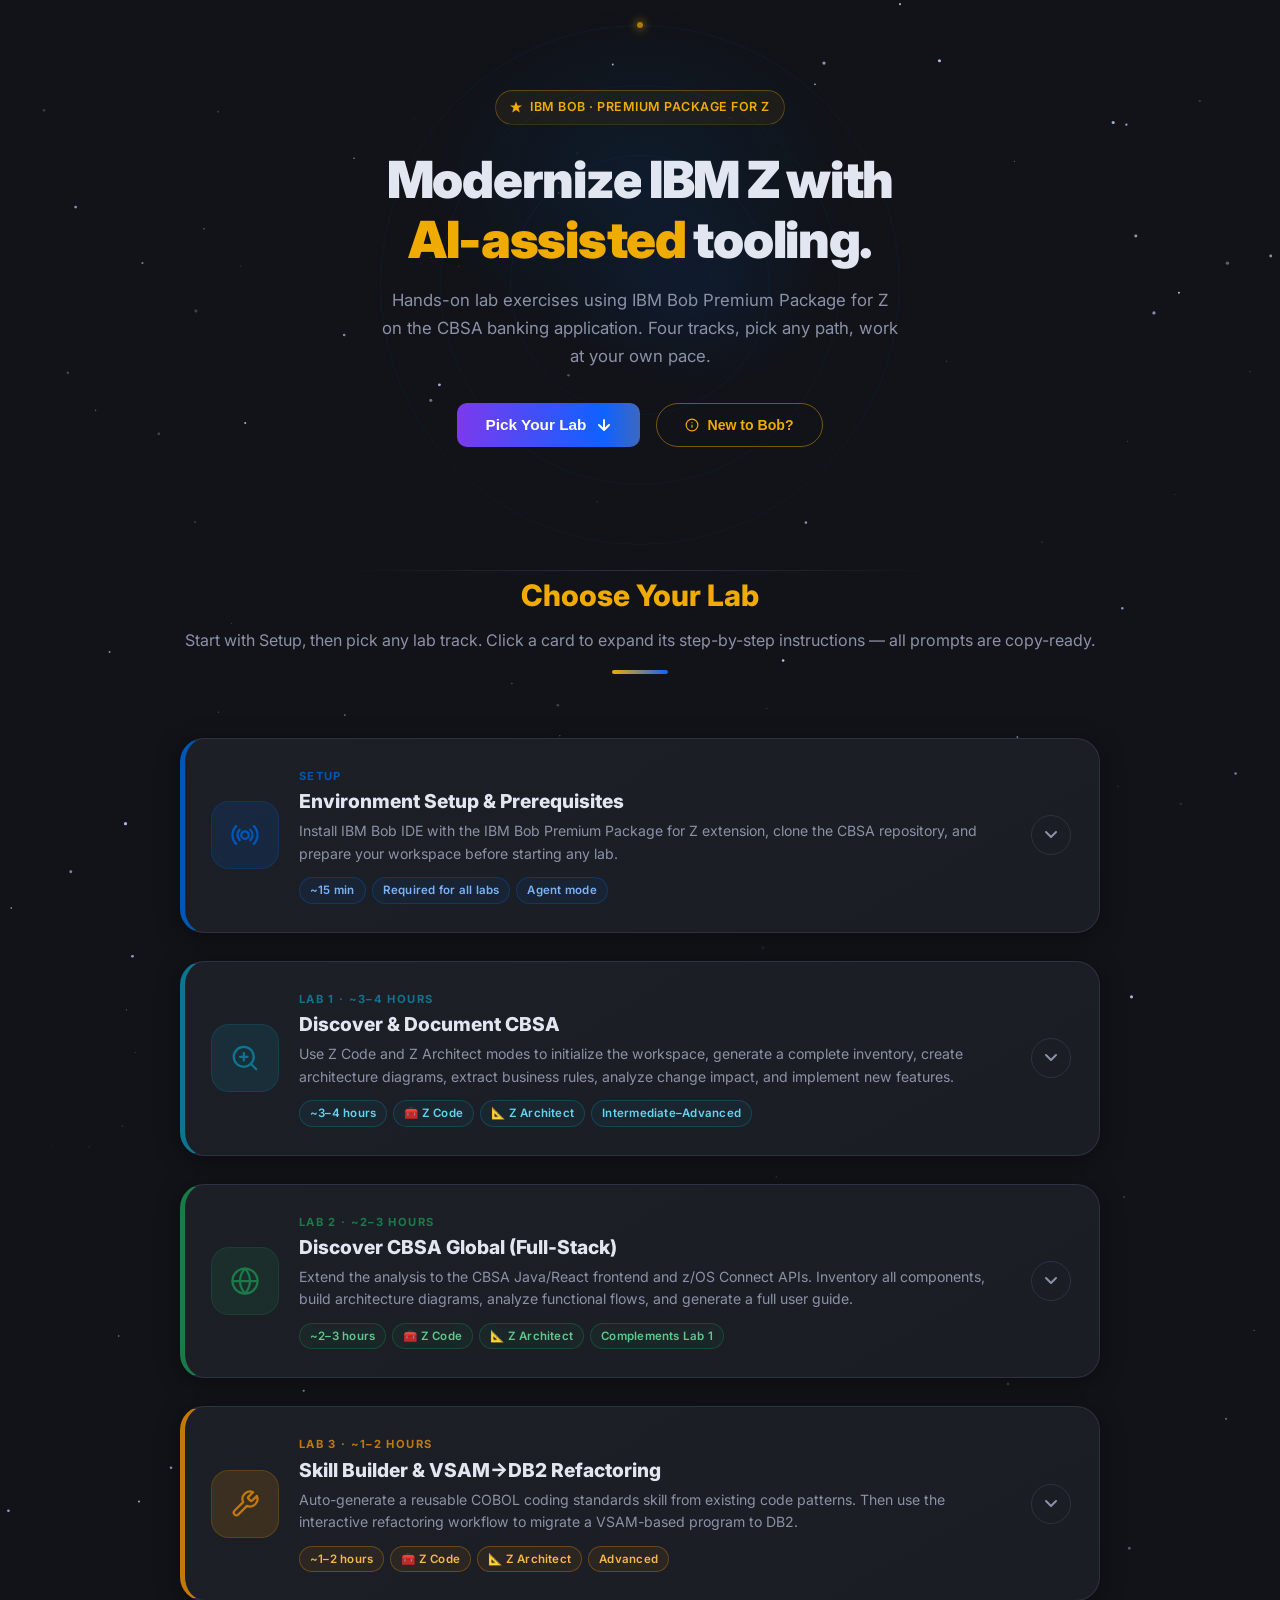
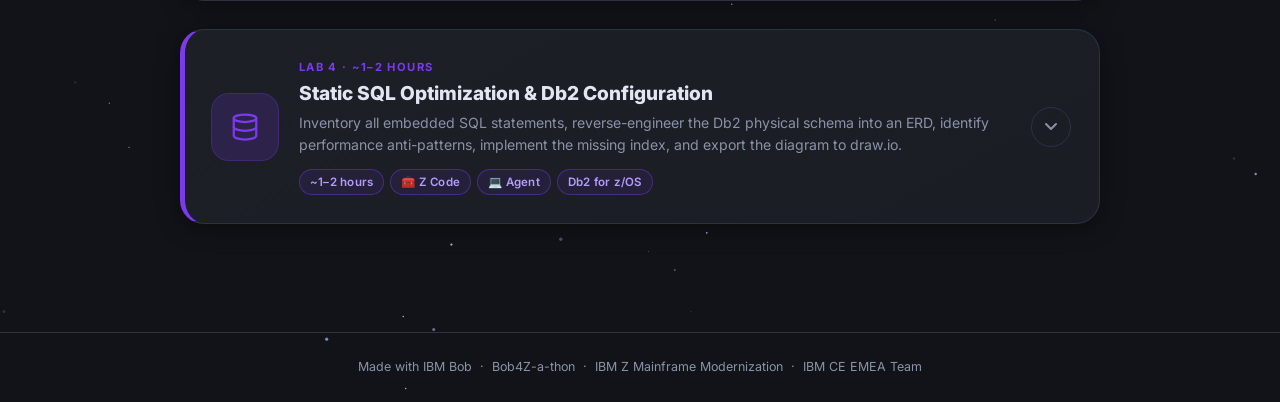
==== docs/index.html @ a07851a7 "initial commit" ====
<!DOCTYPE html>
<html lang="en">
<head>
<meta charset="UTF-8" />
<meta name="viewport" content="width=device-width, initial-scale=1.0" />
<title>Bob4Z-a-thon — IBM Bob Premium Package for Z Lab</title>
<link rel="preconnect" href="https://fonts.googleapis.com" />
<link rel="preconnect" href="https://fonts.gstatic.com" crossorigin />
<link href="https://fonts.googleapis.com/css2?family=Inter:wght@400;500;600;700;800;900&family=JetBrains+Mono:wght@400;500&display=swap" rel="stylesheet" />
<link rel="stylesheet" href="css/styles.css" />
</head>
<body>

<canvas id="stars-canvas"></canvas>

<!-- ═══ HERO ═════════════════════════════════════════════ -->
<section class="hero">
  <div class="hero-orbit"></div>
  <div class="hero-orbit"></div>
  <div class="hero-orbit"></div>
  <div class="orbit-satellite" aria-hidden="true"></div>
  <div class="hero-badge">
    <svg width="12" height="12" viewBox="0 0 12 12" fill="none" aria-hidden="true">
      <polygon points="6,0.5 7.5,4.5 12,4.5 8.5,7 9.8,11.5 6,9 2.2,11.5 3.5,7 0,4.5 4.5,4.5" fill="#F0AB00"/>
    </svg>
    IBM Bob · Premium Package for Z
  </div>
  <h1>
    <span class="word-mask"><span class="word-inner" style="--d:200ms">Modernize</span></span>&#32;<span class="word-mask"><span class="word-inner" style="--d:280ms">IBM Z</span></span>&#32;<span class="word-mask"><span class="word-inner" style="--d:360ms">with</span></span><br/><span class="word-mask"><span class="word-inner word-gold" style="--d:440ms">AI-assisted</span></span>&#32;<span class="word-mask"><span class="word-inner" style="--d:520ms">tooling.</span></span>
  </h1>
  <p>Hands-on lab exercises using IBM Bob Premium Package for Z on the CBSA banking application. Four tracks, pick any path, work at your own pace.</p>
  <div class="hero-pill-row">
    <button class="hero-cta" id="hero-cta-btn">
      Pick Your Lab
      <svg width="16" height="16" viewBox="0 0 16 16" fill="none" aria-hidden="true">
        <path d="M8 3v10M3 8l5 5 5-5" stroke="currentColor" stroke-width="2" stroke-linecap="round" stroke-linejoin="round"/>
      </svg>
    </button>
    <button class="new-to-bob-btn" id="new-to-bob-btn">
      <svg width="14" height="14" viewBox="0 0 24 24" fill="none" stroke="currentColor" stroke-width="2" stroke-linecap="round" stroke-linejoin="round" aria-hidden="true"><circle cx="12" cy="12" r="10"/><path d="M12 16v-4M12 8h.01"/></svg>
      New to Bob?
    </button>
  </div>
</section>

<!-- ═══ NEW-TO-BOB MODAL ══════════════════════════════════ -->
<div class="ntb-overlay" id="ntb-overlay" role="dialog" aria-modal="true" aria-labelledby="ntb-title">
  <div class="ntb-modal">
    <button class="ntb-close" id="ntb-close" aria-label="Close">
      <svg viewBox="0 0 24 24" fill="none" stroke="currentColor" stroke-width="2.5" stroke-linecap="round" aria-hidden="true"><path d="M18 6 6 18M6 6l12 12"/></svg>
    </button>
    <div class="ntb-tabs" role="tablist">
      <button class="ntb-tab ntb-tab-active" id="ntb-tab-1" role="tab" aria-selected="true" aria-controls="ntb-panel-1" data-ntb-tab="1">
        <span class="ntb-tab-num">1</span>
        Install Bob
      </button>
      <button class="ntb-tab" id="ntb-tab-2" role="tab" aria-selected="false" aria-controls="ntb-panel-2" data-ntb-tab="2">
        <span class="ntb-tab-num">2</span>
        Open a Folder
      </button>
    </div>
    <div class="ntb-panels">
      <!-- Panel 1 -->
      <div class="ntb-panel ntb-panel-active" id="ntb-panel-1" role="tabpanel" aria-labelledby="ntb-tab-1">
        <h3 id="ntb-title">Get IBM Bob IDE</h3>
        <p class="ntb-subtitle">Accept your team invitation email, then install Bob IDE and activate the Premium Package for Z.</p>
        <div class="ntb-action-cards">
          <div class="ntb-action-card ntb-action-card--static">
            <div class="ntb-action-icon icon-ibm">
              <svg viewBox="0 0 24 24" fill="none" stroke="var(--ibm-blue)" stroke-width="1.8" stroke-linecap="round" stroke-linejoin="round" aria-hidden="true">
                <path d="M20 21v-2a4 4 0 0 0-4-4H8a4 4 0 0 0-4 4v2"/><circle cx="12" cy="7" r="4"/>
              </svg>
            </div>
            <div class="ntb-action-text">
              <div class="ntb-action-title">Create your IBM ID</div>
              <div class="ntb-action-desc">Open the invitation email and click the link to create your IBM ID and join the Bob team.</div>
            </div>
          </div>
          <a href="https://bob.ibm.com/download" target="_blank" rel="noopener" class="ntb-action-card">
            <div class="ntb-action-icon icon-download">
              <svg viewBox="0 0 24 24" fill="none" stroke="#1a7a4a" stroke-width="1.8" stroke-linecap="round" stroke-linejoin="round" aria-hidden="true">
                <path d="M21 15v4a2 2 0 0 1-2 2H5a2 2 0 0 1-2-2v-4"/><polyline points="7 10 12 15 17 10"/><line x1="12" y1="15" x2="12" y2="3"/>
              </svg>
            </div>
            <div class="ntb-action-text">
              <div class="ntb-action-title">Download IBM Bob IDE</div>
              <div class="ntb-action-desc">Available for macOS, Windows, and Linux at bob.ibm.com/download.</div>
            </div>
            <div class="ntb-action-arrow">
              <svg viewBox="0 0 24 24" fill="none" stroke="currentColor" stroke-width="2" stroke-linecap="round" stroke-linejoin="round" aria-hidden="true"><path d="M5 12h14M12 5l7 7-7 7"/></svg>
            </div>
          </a>
          <a href="https://bob.ibm.com/docs/ide/premium-packages/bob-for-z/bob-for-z-index" target="_blank" rel="noopener" class="ntb-action-card">
            <div class="ntb-action-icon icon-ext">
              <svg viewBox="0 0 24 24" fill="none" stroke="#c084fc" stroke-width="1.8" stroke-linecap="round" stroke-linejoin="round" aria-hidden="true">
                <rect x="3" y="3" width="18" height="18" rx="2"/><path d="M9 3v18M3 9h6M3 15h6"/>
              </svg>
            </div>
            <div class="ntb-action-text">
              <div class="ntb-action-title">Premium Package for Z Documentation</div>
              <div class="ntb-action-desc">Full reference for Z Code, Z Architect modes, workflows, and tools.</div>
            </div>
            <div class="ntb-action-arrow">
              <svg viewBox="0 0 24 24" fill="none" stroke="currentColor" stroke-width="2" stroke-linecap="round" stroke-linejoin="round" aria-hidden="true"><path d="M5 12h14M12 5l7 7-7 7"/></svg>
            </div>
          </a>
        </div>
        <button class="ntb-next-btn" id="ntb-next-btn">
          Bob is installed — next step
          <svg viewBox="0 0 24 24" fill="none" stroke="currentColor" stroke-width="2.5" stroke-linecap="round" stroke-linejoin="round" aria-hidden="true"><path d="M5 12h14M12 5l7 7-7 7"/></svg>
        </button>
      </div>
      <!-- Panel 2 -->
      <div class="ntb-panel" id="ntb-panel-2" role="tabpanel" aria-labelledby="ntb-tab-2">
        <h3>Open Your CBSA Folder</h3>
        <p class="ntb-subtitle">Bob needs an open folder to read files, write documentation, and build metadata. Create a dedicated <code>~/CBSA</code> folder and open it before starting.</p>
        <div class="ntb-section">
          <div class="ntb-row">
            <div class="ntb-icon-wrap">
              <svg viewBox="0 0 24 24" fill="none" stroke="var(--ibm-blue)" stroke-width="1.8" stroke-linecap="round" stroke-linejoin="round" aria-hidden="true">
                <path d="M22 19a2 2 0 0 1-2 2H4a2 2 0 0 1-2-2V5a2 2 0 0 1 2-2h5l2 3h9a2 2 0 0 1 2 2z"/>
              </svg>
            </div>
            <div class="ntb-row-text">
              <div class="ntb-row-title">File → Open Folder → ~/CBSA</div>
              <div class="ntb-row-desc">Create an empty <code>CBSA</code> directory in your home folder. In Bob IDE, go to <strong>File → Open Folder</strong> and select it. Bob will have workspace scope for all lab exercises.</div>
            </div>
          </div>
        </div>
        <div class="ntb-divider"></div>
        <div class="ntb-section">
          <div class="ntb-section-label">Required extensions</div>
          <div class="ntb-row-desc" style="font-size:0.82rem;line-height:1.65;color:var(--muted)">
            In the Extensions panel (<code>Cmd/Ctrl+Shift+X</code>) install: <strong style="color:var(--text)">IBM Bob Premium Package for Z</strong> · <strong style="color:var(--text)">IBM Z Open Editor</strong> · <strong style="color:var(--text)">Zowe Explorer</strong> · <strong style="color:var(--text)">Draw.io Integration</strong> · <strong style="color:var(--text)">Mermaid</strong>. See the Setup card below for exact version requirements.
          </div>
        </div>
      </div>
    </div>
  </div>
</div>

<!-- ═══ TRACKS ════════════════════════════════════════════ -->
<section class="scroll-section" id="tracks-section">
  <div class="section-intro">
    <h2>Choose Your Lab</h2>
    <p>Start with Setup, then pick any lab track. Click a card to expand its step-by-step instructions — all prompts are copy-ready.</p>
    <div class="divider"></div>
  </div>
  <div class="tracks-stream" id="tracks-stream">
    <!-- Track partials loaded by app.js -->
  </div>
</section>

<footer>Made with IBM Bob &nbsp;&middot;&nbsp; Bob4Z-a-thon &nbsp;&middot;&nbsp; IBM Z Mainframe Modernization &nbsp;&middot;&nbsp; IBM CE EMEA Team</footer>

<script src="js/app.js"></script>
</body>
</html>
---- docs/css/styles.css ----
*, *::before, *::after { box-sizing: border-box; margin: 0; padding: 0; }

:root {
  --primary:   #0F62FE;
  --accent:    #F0AB00;
  --ibm-blue:  #0F62FE;
  --bg:        #111318;
  --surface:   #1c1f26;
  --border:    #2e3140;
  --text:      #e2e6f0;
  --muted:     #8b92a8;
  --radius:    16px;

  /* ── Per-track colors (Setup + 4 labs) ── */
  --c0: #0057B8;  /* Setup  — IBM Blue      */
  --c1: #0e7490;  /* Lab 1  — Teal          */
  --c2: #1a7a4a;  /* Lab 2  — Green         */
  --c3: #c2790a;  /* Lab 3  — Amber         */
  --c4: #7c3aed;  /* Lab 4  — Indigo        */

  /* ── Per-track glow ── */
  --glow-0: rgba(0,87,184,0.18);       --glow-0-shadow: rgba(0,87,184,0.12);
  --glow-1: rgba(14,116,144,0.18);     --glow-1-shadow: rgba(14,116,144,0.12);
  --glow-2: rgba(26,122,74,0.18);      --glow-2-shadow: rgba(26,122,74,0.12);
  --glow-3: rgba(194,121,10,0.18);     --glow-3-shadow: rgba(194,121,10,0.12);
  --glow-4: rgba(124,58,237,0.18);     --glow-4-shadow: rgba(124,58,237,0.12);

  /* ── Surface & glass ── */
  --surface-glass: rgba(28,31,38,0.72);
  --border-subtle: rgba(255,255,255,0.06);

  /* ── Typography ── */
  --font-sans: 'Inter', -apple-system, 'Segoe UI', system-ui, sans-serif;
  --font-mono: 'JetBrains Mono', 'Fira Code', 'Cascadia Code', monospace;

  /* ── Motion ── */
  --ease-premium:   cubic-bezier(0.05, 0.7, 0.1, 1);
  --ease-spring:    cubic-bezier(0.34, 1.56, 0.64, 1);
  --ease-gentle:    cubic-bezier(0.4, 0, 0.2, 1);
  --ease-out:       cubic-bezier(0.0, 0, 0.2, 1);
  --ease-in:        cubic-bezier(0.4, 0, 1, 1);
}

html { scroll-behavior: smooth; }

body {
  font-family: var(--font-sans);
  background: var(--bg);
  color: var(--text);
  min-height: 100dvh;
  overflow-x: hidden;
  font-size: 16px;
  line-height: 1.65;
  -webkit-font-smoothing: antialiased;
  -moz-osx-font-smoothing: grayscale;
}

pre, code, kbd, samp {
  font-family: var(--font-mono);
  font-size: 0.82em;
}

/* ── STARFIELD ── */
#stars-canvas {
  position: fixed; inset: 0;
  pointer-events: none; z-index: 0;
  animation: starfield-fade 8s var(--ease-gentle) infinite alternate;
}
@keyframes starfield-fade {
  from { opacity: 0.35; }
  to   { opacity: 0.55; }
}

/* ── HERO ── */
.hero {
  position: relative; z-index: 1;
  text-align: center;
  padding: 90px 24px 100px;
  max-width: 720px;
  margin: 0 auto;
}
.hero::after {
  content: '';
  position: absolute;
  bottom: 0; left: 50%;
  transform: translateX(-50%);
  width: min(600px, 90%); height: 1px;
  background: linear-gradient(90deg, transparent, var(--border), transparent);
}
.hero::before {
  content: '';
  position: absolute;
  top: -40px; left: 50%; transform: translateX(-50%);
  width: 560px; height: 560px;
  background:
    radial-gradient(ellipse 55% 45% at 50% 40%, rgba(0,87,184,0.13), transparent 70%),
    radial-gradient(ellipse 40% 30% at 60% 60%, rgba(15,98,254,0.07), transparent 60%);
  pointer-events: none;
}

/* Orbit rings */
.hero-orbit {
  position: absolute; border-radius: 50%;
  border: 1px solid rgba(0,87,184,0.10);
  pointer-events: none;
  animation: orb-spin 18s linear infinite;
  top: 50%; left: 50%; transform: translate(-50%,-50%);
}
.hero-orbit:nth-child(1) { width: 260px; height: 260px; animation-duration: 18s; }
.hero-orbit:nth-child(2) { width: 400px; height: 400px; animation-duration: 28s; animation-direction: reverse; }
.hero-orbit:nth-child(3) { width: 520px; height: 520px; animation-duration: 40s; }
@keyframes orb-spin { to { transform: translate(-50%,-50%) rotate(360deg); } }

.orbit-satellite {
  position: absolute;
  top: 50%; left: 50%;
  width: 520px; height: 520px;
  margin-left: -260px; margin-top: -260px;
  border-radius: 50%; pointer-events: none;
  animation: orb-spin 40s linear infinite;
}
.orbit-satellite::after {
  content: '';
  position: absolute;
  top: -3px; left: 50%; transform: translateX(-50%);
  width: 6px; height: 6px; border-radius: 50%;
  background: rgba(240,171,0,0.7);
  box-shadow: 0 0 8px 2px rgba(240,171,0,0.4);
}

/* Hero badge pill */
.hero-badge {
  display: inline-flex; align-items: center; gap: 8px;
  border: 1px solid rgba(240,171,0,0.3);
  background: rgba(240,171,0,0.06);
  border-radius: 20px; padding: 6px 14px;
  font-size: 0.78rem; font-weight: 600; color: var(--accent);
  letter-spacing: 0.04em; text-transform: uppercase;
  margin-bottom: 24px;
  clip-path: inset(0 100% 0 0);
  animation: badge-wipe 0.65s var(--ease-premium) 0.1s forwards;
}
@keyframes badge-wipe { to { clip-path: inset(0 0% 0 0); } }

.hero h1 {
  font-size: clamp(2rem, 5vw, 3.2rem);
  font-weight: 900; line-height: 1.18;
  letter-spacing: -0.025em; margin-bottom: 18px;
}
.hero h1 .word-mask {
  display: inline-block; overflow: hidden;
  vertical-align: bottom;
  padding-bottom: 0.05em; margin-bottom: -0.05em;
}
.hero h1 .word-inner {
  display: inline-block;
  transform: translateY(110%); opacity: 0;
  animation: word-rise 0.55s var(--ease-premium) both;
  animation-delay: var(--d, 0ms);
}
@keyframes word-rise { to { transform: translateY(0); opacity: 1; } }
.hero h1 .word-gold { color: var(--accent); }

.hero p {
  font-size: 1.05rem; color: var(--muted);
  max-width: 520px; margin: 0 auto 32px;
  opacity: 0;
  animation: hero-fade-up 0.6s var(--ease-premium) 0.55s forwards;
}

.hero-cta {
  display: inline-flex; align-items: center; gap: 10px;
  background: linear-gradient(270deg, #7c3aed, #0057B8, #1a7a4a, #c2790a, #0F62FE, #7c3aed);
  background-size: 400% 400%;
  color: #fff; border: none; border-radius: 10px;
  padding: 13px 28px;
  font-size: 0.96rem; font-weight: 700; cursor: pointer;
  opacity: 0;
  animation:
    hero-fade-up 0.6s var(--ease-premium) 0.9s forwards,
    wave-shift   6s linear 1.5s infinite;
  transition: box-shadow 200ms var(--ease-out), transform 120ms var(--ease-out), filter 200ms var(--ease-out);
  position: relative; z-index: 2;
}
.hero-cta:hover { filter: brightness(1.15); box-shadow: 0 0 0 4px rgba(15,98,254,0.28), 0 8px 32px rgba(0,87,184,0.30); }
.hero-cta:active { transform: scale(0.97); }

.hero-pill-row {
  display: flex; align-items: center; justify-content: center;
  gap: 16px; flex-wrap: wrap;
  margin-top: 20px; margin-bottom: 24px;
  opacity: 0;
  animation: hero-fade-up 0.6s var(--ease-premium) 0.65s forwards;
}

@keyframes wave-shift {
  0%   { background-position: 0%   50%; }
  50%  { background-position: 100% 50%; }
  100% { background-position: 0%   50%; }
}
@keyframes hero-fade-up {
  from { opacity: 0; transform: translateY(10px); }
  to   { opacity: 1; transform: translateY(0); }
}

/* Hero pill buttons */
.new-to-bob-btn {
  display: inline-flex; align-items: center; gap: 8px;
  background: transparent;
  border: 1.5px solid rgba(240,171,0,0.45);
  color: var(--accent);
  font-size: 0.88rem; font-weight: 600;
  padding: 12px 28px; border-radius: 100px;
  cursor: pointer; min-height: 44px;
  opacity: 0;
  animation: hero-fade-up 560ms var(--ease-premium) 800ms forwards;
  transition: background 180ms var(--ease-out), border-color 180ms var(--ease-out);
  position: relative; z-index: 2;
}
.new-to-bob-btn:hover { background: rgba(240,171,0,0.10); border-color: var(--accent); }

/* ── SCROLL SECTION ── */
.scroll-section {
  position: relative; z-index: 1;
  max-width: 960px; margin: 0 auto;
  padding: 0 20px 108px;
}

.section-intro {
  text-align: center; margin-bottom: 64px;
  opacity: 0; transform: translateY(24px);
  animation: section-reveal 600ms var(--ease-premium) 400ms forwards;
}
@keyframes section-reveal { to { opacity: 1; transform: translateY(0); } }
.section-intro h2 { font-size: 1.85rem; font-weight: 800; color: var(--accent); }
.section-intro p  { color: var(--muted); margin-top: 8px; font-size: 1rem; }
.divider {
  width: 56px; height: 4px;
  background: linear-gradient(90deg, var(--accent), var(--ibm-blue));
  border-radius: 4px; margin: 16px auto 0;
}

/* ── BUBBLE TRACK CARDS ── */
.tracks-stream { display: flex; flex-direction: column; gap: 28px; }

.bubble-card {
  background: linear-gradient(150deg, var(--surface) 0%, #1a1d24 100%);
  border-radius: 24px;
  border: 1.5px solid var(--border);
  border-left: 5px solid var(--border);
  padding: 0; overflow: hidden; cursor: pointer;
  box-shadow: 0 4px 24px rgba(0,0,0,0.38);
  opacity: 0; transform: translateY(20px) scale(0.98);
  transition:
    opacity      420ms var(--ease-spring),
    transform    420ms var(--ease-spring),
    box-shadow   220ms var(--ease-out),
    border-color 500ms var(--ease-premium);
  position: relative;
}
.bubble-card.bubble-in { opacity: 1; transform: translateY(0) scale(1); }

.bubble-card.track-0.bubble-in { border-left-color: var(--c0); }
.bubble-card.track-1.bubble-in { border-left-color: var(--c1); }
.bubble-card.track-2.bubble-in { border-left-color: var(--c2); }
.bubble-card.track-3.bubble-in { border-left-color: var(--c3); }
.bubble-card.track-4.bubble-in { border-left-color: var(--c4); }

.bubble-card:not(.open):hover {
  transform: translateY(-4px) scale(1);
  transition: box-shadow 220ms var(--ease-out), transform 220ms var(--ease-out);
}
.bubble-card.track-0:not(.open):hover { box-shadow: 0 0 0 1px var(--glow-0), 0 12px 40px var(--glow-0-shadow), 0 4px 24px rgba(0,0,0,0.45); }
.bubble-card.track-1:not(.open):hover { box-shadow: 0 0 0 1px var(--glow-1), 0 12px 40px var(--glow-1-shadow), 0 4px 24px rgba(0,0,0,0.45); }
.bubble-card.track-2:not(.open):hover { box-shadow: 0 0 0 1px var(--glow-2), 0 12px 40px var(--glow-2-shadow), 0 4px 24px rgba(0,0,0,0.45); }
.bubble-card.track-3:not(.open):hover { box-shadow: 0 0 0 1px var(--glow-3), 0 12px 40px var(--glow-3-shadow), 0 4px 24px rgba(0,0,0,0.45); }
.bubble-card.track-4:not(.open):hover { box-shadow: 0 0 0 1px var(--glow-4), 0 12px 40px var(--glow-4-shadow), 0 4px 24px rgba(0,0,0,0.45); }

.bubble-card.open { cursor: default; transform: none; box-shadow: 0 4px 24px rgba(0,0,0,0.38); }

.card-summary {
  display: flex; align-items: center; gap: 20px;
  padding: 28px 28px 28px 26px; min-height: 44px;
}

.card-icon {
  width: 68px; height: 68px; border-radius: 18px;
  display: flex; align-items: center; justify-content: center; flex-shrink: 0;
  transition: transform 350ms var(--ease-spring), box-shadow 300ms var(--ease-out);
}
.bubble-card.open .card-icon { transform: scale(1.1); }
.track-0 .card-icon { background: rgba(0,87,184,0.18);    box-shadow: inset 0 0 0 1px rgba(0,87,184,0.25);    }
.track-1 .card-icon { background: rgba(14,116,144,0.18);  box-shadow: inset 0 0 0 1px rgba(14,116,144,0.25);  }
.track-2 .card-icon { background: rgba(26,122,74,0.16);   box-shadow: inset 0 0 0 1px rgba(26,122,74,0.22);   }
.track-3 .card-icon { background: rgba(194,121,10,0.18);  box-shadow: inset 0 0 0 1px rgba(194,121,10,0.25);  }
.track-4 .card-icon { background: rgba(124,58,237,0.18);  box-shadow: inset 0 0 0 1px rgba(124,58,237,0.25);  }
.card-icon svg { width: 30px; height: 30px; display: block; }

.card-text { flex: 1; min-width: 0; }
.card-label {
  font-size: 0.7rem; font-weight: 700;
  letter-spacing: 0.12em; text-transform: uppercase;
  color: var(--muted); margin-bottom: 4px;
}
.track-0 .card-label { color: var(--c0); }
.track-1 .card-label { color: var(--c1); }
.track-2 .card-label { color: var(--c2); }
.track-3 .card-label { color: var(--c3); }
.track-4 .card-label { color: var(--c4); }

.card-title { font-size: 1.2rem; font-weight: 800; color: var(--text); margin-bottom: 6px; line-height: 1.3; }
.card-desc  { font-size: 0.88rem; color: var(--muted); line-height: 1.6; }

.card-meta { margin-top: 12px; display: flex; gap: 6px; flex-wrap: wrap; }
.card-tag {
  display: inline-flex; align-items: center;
  font-size: 0.72rem; font-weight: 600;
  padding: 3px 10px; border-radius: 100px;
  border: 1px solid var(--border);
  color: var(--muted); background: rgba(255,255,255,0.04);
  letter-spacing: 0.02em; line-height: 1.6;
}
.track-0 .card-tag { border-color: rgba(0,87,184,0.40);    color: #7db3f5; background: rgba(0,87,184,0.10);    }
.track-1 .card-tag { border-color: rgba(14,116,144,0.40);  color: #67d2ef; background: rgba(14,116,144,0.10);  }
.track-2 .card-tag { border-color: rgba(26,122,74,0.40);   color: #5ec98a; background: rgba(26,122,74,0.10);   }
.track-3 .card-tag { border-color: rgba(194,121,10,0.40);  color: #f5b84a; background: rgba(194,121,10,0.10);  }
.track-4 .card-tag { border-color: rgba(124,58,237,0.40);  color: #b49dfa; background: rgba(124,58,237,0.10);  }

.card-chevron {
  width: 40px; height: 40px; flex-shrink: 0;
  border-radius: 50%; border: 1.5px solid var(--border);
  display: flex; align-items: center; justify-content: center;
  color: var(--muted); position: relative; overflow: hidden;
  transition: transform 300ms var(--ease-gentle), border-color 250ms var(--ease-out), color 250ms var(--ease-out);
}
.card-chevron::before {
  content: ''; position: absolute; inset: 0; border-radius: 50%;
  background: rgba(240,171,0,0.15); transform: scale(0);
  transition: transform 300ms var(--ease-spring);
}
.card-chevron svg { width: 16px; height: 16px; display: block; position: relative; z-index: 1; }
.bubble-card.open .card-chevron { transform: rotate(180deg); border-color: var(--accent); color: var(--accent); }
.bubble-card.open .card-chevron::before { transform: scale(1); }

.card-detail { max-height: 0; overflow: hidden; transition: max-height 450ms var(--ease-gentle); }
.bubble-card.open .card-detail { max-height: 9999px; }

.card-detail-inner {
  border-top: 1px solid var(--border);
  padding: 28px 28px 28px 24px;
}
.detail-intro { font-size: 0.92rem; color: var(--muted); line-height: 1.7; margin-bottom: 24px; }

/* ── USE CASES ── */
.use-cases { display: flex; flex-direction: column; gap: 14px; }
.use-case {
  background: #14171f; border: 1px solid var(--border);
  border-radius: 14px; overflow: hidden;
  transition: border-color 250ms var(--ease-out);
}
.use-case.uc-open { border-color: var(--accent); }
.use-case-header {
  display: flex; align-items: center; gap: 12px;
  padding: 14px 16px; cursor: pointer; user-select: none;
  min-height: 48px;
  transition: background 200ms var(--ease-out);
}
.use-case-header:hover { background: #1e2130; }
.uc-num {
  width: 30px; height: 30px; border-radius: 50%;
  display: flex; align-items: center; justify-content: center;
  font-size: 0.78rem; font-weight: 800;
  color: white; flex-shrink: 0;
  transition: transform 300ms var(--ease-spring);
}
.use-case.uc-open .uc-num { transform: scale(1.2); }
.track-0 .uc-num { background: var(--c0); }
.track-1 .uc-num { background: var(--c1); }
.track-2 .uc-num { background: var(--c2); }
.track-3 .uc-num { background: var(--c3); }
.track-4 .uc-num { background: var(--c4); }
.uc-title { font-size: 0.92rem; font-weight: 700; color: var(--text); flex: 1; line-height: 1.4; }
.uc-arrow { color: var(--muted); flex-shrink: 0; transition: transform 250ms var(--ease-gentle); }
.uc-arrow svg { width: 14px; height: 14px; display: block; }
.use-case.uc-open .uc-arrow { transform: rotate(180deg); }
.uc-body { display: grid; grid-template-rows: 0fr; transition: grid-template-rows 350ms var(--ease-premium); }
.use-case.uc-open .uc-body { grid-template-rows: 1fr; }
.uc-body-inner { overflow: hidden; min-height: 0; }
.uc-body-inner > * { padding: 0 16px 16px; }
.uc-desc { font-size: 0.85rem; color: var(--muted); line-height: 1.65; margin-bottom: 14px; }

/* ── MODE STEPS ── */
.mode-steps { margin-top: 14px; display: flex; flex-direction: column; gap: 10px; }
.mode-step {
  display: flex; gap: 14px; align-items: flex-start;
  background: #13161e; border: 1px solid var(--border);
  border-radius: 12px; padding: 14px 16px;
}
.step-num {
  width: 26px; height: 26px; border-radius: 50%;
  display: flex; align-items: center; justify-content: center;
  font-size: 0.72rem; font-weight: 800; flex-shrink: 0;
  color: white; margin-top: 1px;
}
.track-0 .step-num { background: var(--c0); }
.track-1 .step-num { background: var(--c1); }
.track-2 .step-num { background: var(--c2); }
.track-3 .step-num { background: var(--c3); }
.track-4 .step-num { background: var(--c4); }
.step-body { flex: 1; min-width: 0; }
.step-title { font-size: 0.82rem; font-weight: 700; color: var(--text); margin-bottom: 4px; line-height: 1.4; }
.step-desc  { font-size: 0.78rem; color: var(--muted); line-height: 1.55; margin-bottom: 10px; }
.step-desc:last-child { margin-bottom: 0; }

/* Step prompt box */
.step-prompt {
  background: #0d1b35; border-radius: 10px;
  padding: 12px 14px; position: relative; margin-top: 4px;
}
.step-prompt pre {
  color: #b8c8e8;
  font-size: 0.78rem;
  white-space: pre-wrap; word-break: break-word; line-height: 1.6;
  padding-right: 60px;
}
.step-prompt .copy-btn { top: 8px; right: 8px; }

/* Copy button */
.copy-btn {
  position: absolute; top: 10px; right: 10px;
  background: rgba(255,255,255,0.08);
  border: 1px solid rgba(255,255,255,0.16);
  color: white; font-size: 0.7rem; font-weight: 600;
  letter-spacing: 0.04em;
  padding: 6px 14px; border-radius: 8px;
  cursor: pointer; min-height: 32px; min-width: 44px;
  transition: background 150ms var(--ease-out), transform 100ms var(--ease-out);
}
.copy-btn:hover { background: rgba(255,255,255,0.18); }
.copy-btn:active { transform: scale(0.94); }
.copy-btn.copied { background: #1a7a4a; border-color: #1a7a4a; animation: copy-bounce 300ms var(--ease-spring) forwards; }
@keyframes copy-bounce {
  0%   { transform: scale(0.94); }
  60%  { transform: scale(1.02); }
  100% { transform: scale(1.0);  }
}

/* Info / warn boxes */
.info-box {
  margin-top: 12px;
  background: rgba(15,98,254,0.06);
  border: 1px solid rgba(15,98,254,0.25);
  border-radius: 10px; padding: 12px 16px;
  font-size: 0.82rem; color: var(--muted); line-height: 1.6;
}
.info-box strong { color: var(--text); }
.warn-box {
  margin-top: 12px;
  background: rgba(194,121,10,0.06);
  border: 1px solid rgba(194,121,10,0.25);
  border-radius: 10px; padding: 12px 16px;
  font-size: 0.82rem; color: var(--muted); line-height: 1.6;
}
.success-box {
  margin-top: 12px;
  background: rgba(26,122,74,0.06);
  border: 1px solid rgba(26,122,74,0.25);
  border-radius: 10px; padding: 12px 16px;
  font-size: 0.82rem; color: var(--muted); line-height: 1.6;
}
.success-box strong { color: #5ec98a; }

/* Code / findings */
.code-block {
  background: #0d1120; border-radius: 10px;
  padding: 14px 16px; margin-top: 10px;
  border: 1px solid rgba(0,87,184,0.20);
  overflow-x: auto; position: relative;
}
.code-block pre {
  color: #b8c8e8; font-size: 0.78rem;
  white-space: pre; line-height: 1.6;
  padding-right: 60px;
}
.code-block .copy-btn { top: 8px; right: 8px; }

/* Mode badge */
.mode-badge {
  display: inline-flex; align-items: center; gap: 6px;
  padding: 4px 10px; border-radius: 8px;
  font-size: 0.72rem; font-weight: 700;
  letter-spacing: 0.03em;
  margin-bottom: 10px;
}
.mode-badge-zcode    { background: rgba(14,116,144,0.15); color: #67d2ef; border: 1px solid rgba(14,116,144,0.3); }
.mode-badge-zarch    { background: rgba(124,58,237,0.15); color: #b49dfa; border: 1px solid rgba(124,58,237,0.3); }
.mode-badge-agent    { background: rgba(0,87,184,0.15);   color: #7db3f5; border: 1px solid rgba(0,87,184,0.3);   }
.mode-badge-plan     { background: rgba(194,121,10,0.15); color: #f5b84a; border: 1px solid rgba(194,121,10,0.3); }
.mode-badge-ask      { background: rgba(26,122,74,0.15);  color: #5ec98a; border: 1px solid rgba(26,122,74,0.3);  }

/* Value table */
.value-table { width: 100%; border-collapse: collapse; font-size: 0.8rem; margin-top: 10px; }
.value-table th {
  background: #1a1d26; color: var(--muted);
  font-size: 0.72rem; font-weight: 700;
  letter-spacing: 0.06em; text-transform: uppercase;
  padding: 8px 12px; border-bottom: 1px solid var(--border);
  text-align: left;
}
.value-table td {
  padding: 7px 12px; border-bottom: 1px solid var(--border);
  color: var(--muted); line-height: 1.5;
}
.value-table tr:last-child td { border-bottom: none; }
.value-table td:first-child { color: var(--text); font-weight: 600; }
.value-table td strong { color: #5ec98a; }

/* ── NTB MODAL ── */
.ntb-overlay {
  display: none; position: fixed; inset: 0;
  background: rgba(0,0,0,0.6);
  backdrop-filter: blur(8px) saturate(1.4);
  -webkit-backdrop-filter: blur(8px) saturate(1.4);
  z-index: 100; align-items: center; justify-content: center; padding: 20px;
}
.ntb-overlay.active { display: flex; }
.ntb-modal {
  background: #1c1f26;
  border: 1px solid rgba(255,255,255,0.08);
  border-bottom-color: rgba(0,0,0,0.4);
  border-radius: 24px; max-width: 540px; width: 100%;
  position: relative; overflow: hidden;
  animation: modal-pop 400ms var(--ease-spring) both;
  box-shadow: 0 24px 64px rgba(0,0,0,0.55);
}
@keyframes modal-pop {
  from { opacity: 0; transform: scale(0.96) translateY(12px); }
  to   { opacity: 1; transform: scale(1)    translateY(0);    }
}
.ntb-tabs { display: flex; border-bottom: 1px solid var(--border); }
.ntb-tab {
  flex: 1; display: flex; align-items: center; justify-content: center; gap: 7px;
  padding: 14px 16px;
  font-size: 0.78rem; font-weight: 700; letter-spacing: 0.04em;
  color: var(--muted); cursor: pointer; user-select: none;
  border: none; background: none;
  transition: color 200ms var(--ease-out), background 200ms var(--ease-out);
  position: relative;
}
.ntb-tab::after {
  content: ''; position: absolute; bottom: -1px; left: 16px; right: 16px;
  height: 2px; border-radius: 2px 2px 0 0; background: var(--ibm-blue);
  transform: scaleX(0); transition: transform 250ms var(--ease-spring);
}
.ntb-tab.ntb-tab-active { color: var(--text); background: rgba(255,255,255,0.03); }
.ntb-tab.ntb-tab-active::after { transform: scaleX(1); }
.ntb-tab .ntb-tab-num {
  width: 20px; height: 20px; border-radius: 50%;
  display: flex; align-items: center; justify-content: center;
  font-size: 0.68rem; font-weight: 800;
  background: var(--border); color: var(--muted);
  transition: background 200ms var(--ease-out), color 200ms var(--ease-out); flex-shrink: 0;
}
.ntb-tab.ntb-tab-active .ntb-tab-num { background: var(--ibm-blue); color: #fff; }
.ntb-tab.ntb-tab-done .ntb-tab-num   { background: #1a7a4a; color: #fff; }
.ntb-panels { position: relative; }
.ntb-panel { padding: 28px 28px 24px; display: none; }
.ntb-panel.ntb-panel-active { display: block; }
.ntb-close {
  position: absolute; top: 14px; right: 16px;
  background: rgba(255,255,255,0.06); border: 1px solid rgba(255,255,255,0.10);
  color: var(--muted); cursor: pointer;
  width: 28px; height: 28px; border-radius: 8px;
  display: flex; align-items: center; justify-content: center; z-index: 10;
  transition: background 150ms var(--ease-out), color 150ms var(--ease-out), transform 200ms var(--ease-out);
}
.ntb-close:hover { background: rgba(255,255,255,0.12); color: var(--text); transform: rotate(90deg); }
.ntb-close svg { width: 12px; height: 12px; display: block; }
.ntb-panel h3 { font-size: 1.1rem; font-weight: 800; color: var(--text); margin-bottom: 6px; }
.ntb-panel .ntb-subtitle { font-size: 0.84rem; color: var(--muted); margin-bottom: 22px; line-height: 1.55; }
.ntb-action-cards { display: flex; flex-direction: column; gap: 10px; margin-bottom: 22px; }
.ntb-action-card {
  display: flex; align-items: center; gap: 14px;
  padding: 14px 16px; border-radius: 14px;
  border: 1px solid var(--border); background: #13161e;
  text-decoration: none;
  transition: border-color 200ms var(--ease-out), background 200ms var(--ease-out), transform 150ms var(--ease-out);
}
.ntb-action-card:hover { border-color: rgba(15,98,254,0.5); background: rgba(15,98,254,0.06); transform: translateY(-1px); }
.ntb-action-icon {
  width: 42px; height: 42px; border-radius: 12px;
  display: flex; align-items: center; justify-content: center; flex-shrink: 0;
}
.ntb-action-icon svg { width: 22px; height: 22px; display: block; }
.ntb-action-icon.icon-ibm   { background: rgba(15,98,254,0.15);  border: 1px solid rgba(15,98,254,0.25); }
.ntb-action-icon.icon-download { background: rgba(26,122,74,0.15);  border: 1px solid rgba(26,122,74,0.25); }
.ntb-action-icon.icon-ext   { background: rgba(124,58,237,0.15); border: 1px solid rgba(124,58,237,0.25); }
.ntb-action-text { flex: 1; }
.ntb-action-title { font-size: 0.9rem; font-weight: 700; color: var(--text); margin-bottom: 2px; }
.ntb-action-desc  { font-size: 0.76rem; color: var(--muted); line-height: 1.4; }
.ntb-action-arrow { color: var(--muted); flex-shrink: 0; transition: transform 200ms var(--ease-spring), color 150ms var(--ease-out); }
.ntb-action-card:hover .ntb-action-arrow { transform: translateX(3px); color: var(--text); }
.ntb-action-arrow svg { width: 16px; height: 16px; display: block; }
.ntb-next-btn {
  display: flex; align-items: center; justify-content: center; gap: 8px;
  width: 100%; padding: 12px 24px;
  background: var(--ibm-blue); color: #fff;
  border: none; border-radius: 12px;
  font-size: 0.88rem; font-weight: 700; cursor: pointer;
  transition: background 180ms var(--ease-out), transform 120ms var(--ease-out), box-shadow 180ms var(--ease-out);
}
.ntb-next-btn:hover { background: #0047cc; box-shadow: 0 0 0 4px rgba(15,98,254,0.25); }
.ntb-next-btn svg { width: 14px; height: 14px; }
.ntb-section { margin-bottom: 20px; }
.ntb-section-label {
  font-size: 0.68rem; font-weight: 700; letter-spacing: 0.1em; text-transform: uppercase;
  color: var(--muted); margin-bottom: 10px;
}
.ntb-row { display: flex; gap: 12px; align-items: flex-start; margin-bottom: 10px; }
.ntb-icon-wrap {
  width: 36px; height: 36px; border-radius: 10px;
  background: rgba(15,98,254,0.15); border: 1px solid rgba(15,98,254,0.30);
  display: flex; align-items: center; justify-content: center; flex-shrink: 0;
}
.ntb-icon-wrap svg { width: 18px; height: 18px; display: block; }
.ntb-row-text { flex: 1; }
.ntb-row-title { font-size: 0.9rem; font-weight: 700; color: var(--text); margin-bottom: 3px; }
.ntb-row-desc  { font-size: 0.8rem; color: var(--muted); line-height: 1.55; }
.ntb-divider   { width: 100%; height: 1px; background: var(--border); margin: 18px 0; }

/* ── FOOTER ── */
footer {
  text-align: center; font-size: 0.78rem; color: var(--muted);
  border-top: 1px solid var(--border); padding: 24px 20px;
  position: relative; z-index: 1;
}

/* ── RESPONSIVE ── */
@media (max-width: 640px) {
  .hero { padding: 64px 20px 72px; }
  .hero h1 { font-size: clamp(1.7rem, 7vw, 2.4rem); }
  .card-summary { padding: 20px 18px; gap: 14px; }
  .card-icon { width: 52px; height: 52px; border-radius: 14px; }
  .card-detail-inner { padding: 20px 18px; }
  .hero-pill-row { gap: 10px; }
  .new-to-bob-btn { padding: 10px 20px; font-size: 0.82rem; }
}
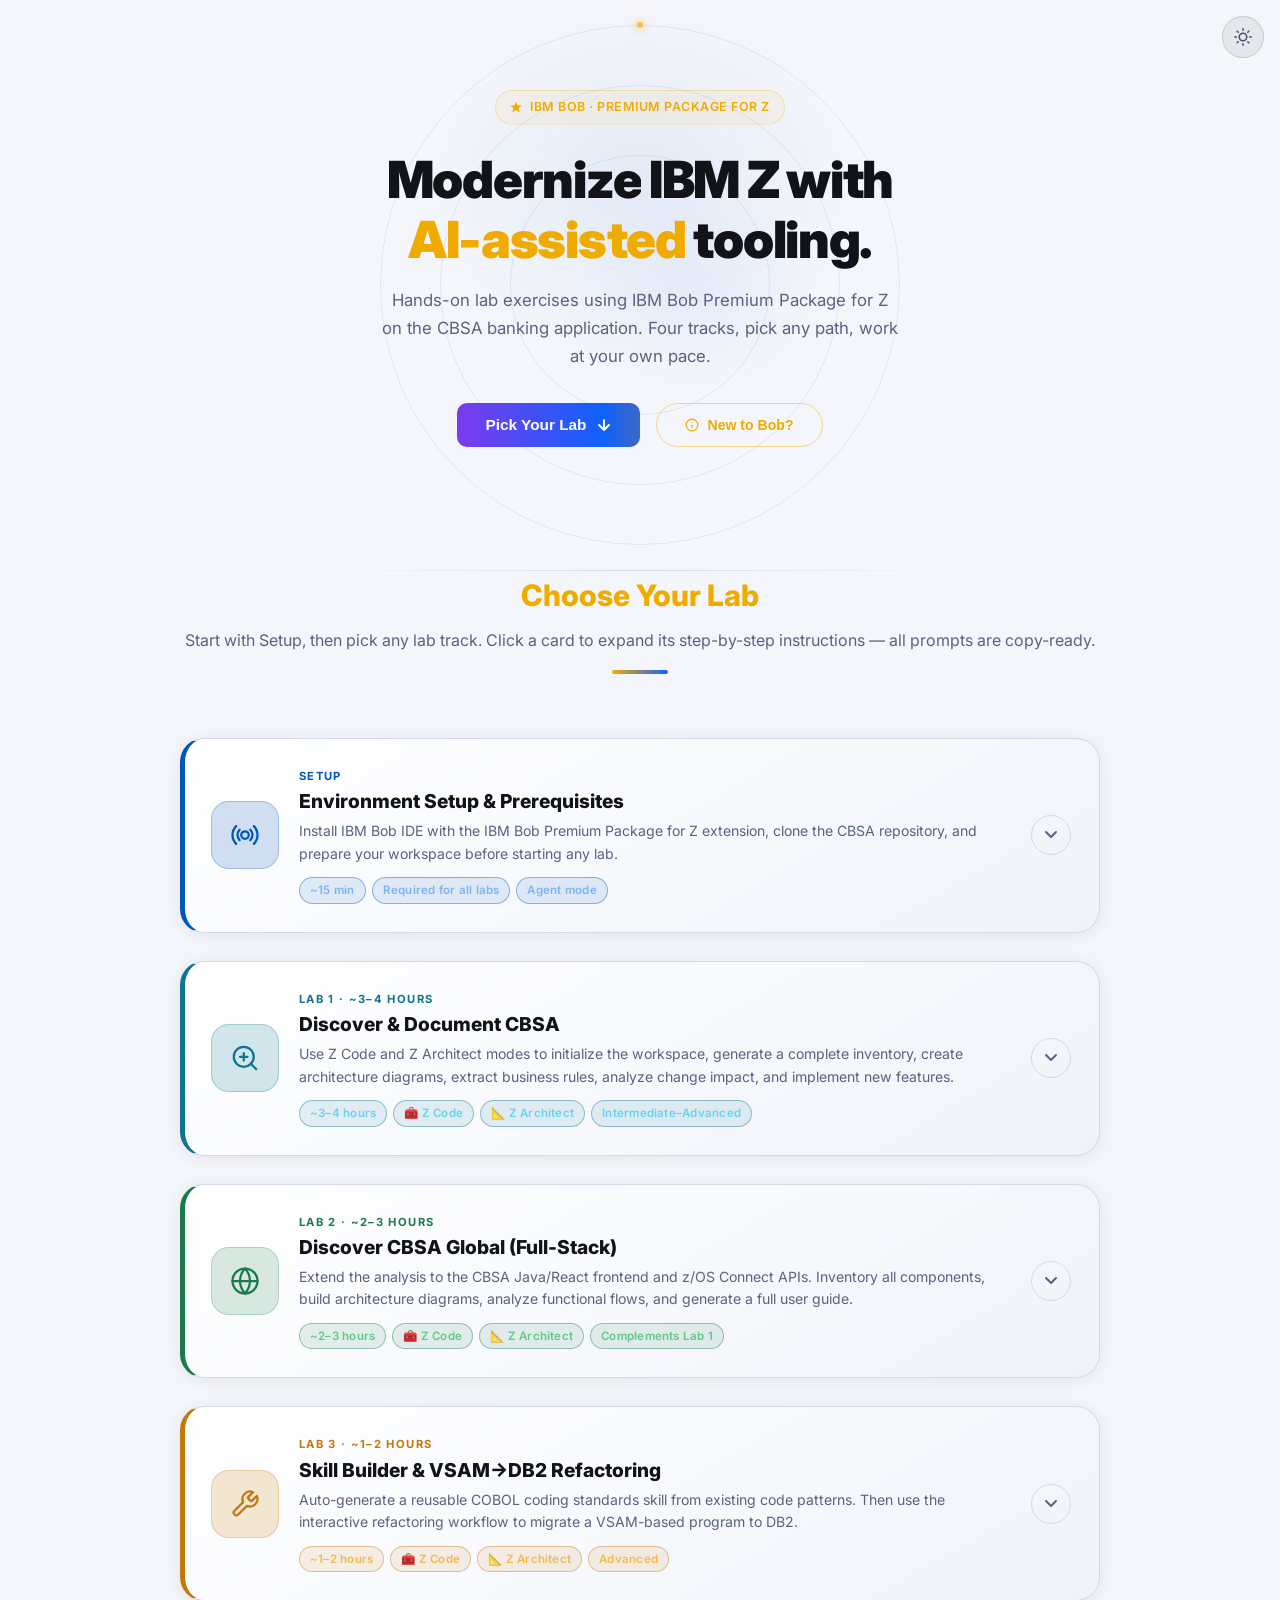
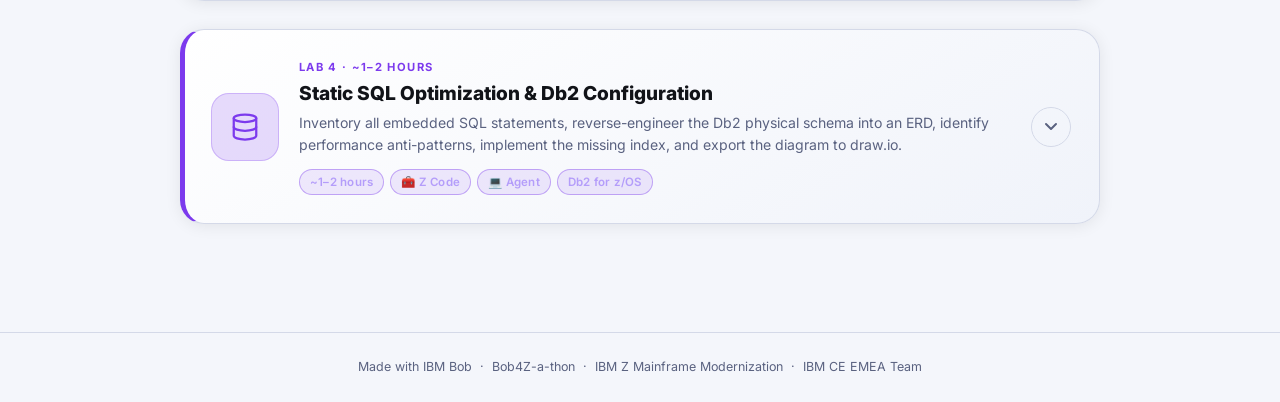
==== commit 2d9701e2: "toggle dark light" ====
--- a/docs/index.html
+++ b/docs/index.html
@@ -1,5 +1,5 @@
 <!DOCTYPE html>
-<html lang="en">
+<html lang="en" data-theme="dark">
 <head>
 <meta charset="UTF-8" />
 <meta name="viewport" content="width=device-width, initial-scale=1.0" />
@@ -12,6 +12,26 @@
 <body>
 
 <canvas id="stars-canvas"></canvas>
+
+<!-- ═══ THEME TOGGLE ═══════════════════════════════════════ -->
+<button class="theme-toggle" id="theme-toggle-btn" aria-label="Toggle light/dark mode">
+  <!-- Moon icon (shown in dark mode) -->
+  <svg class="icon-moon" viewBox="0 0 24 24" fill="none" stroke="currentColor" stroke-width="2" stroke-linecap="round" stroke-linejoin="round" aria-hidden="true">
+    <path d="M21 12.79A9 9 0 1 1 11.21 3 7 7 0 0 0 21 12.79z"/>
+  </svg>
+  <!-- Sun icon (shown in light mode) -->
+  <svg class="icon-sun" viewBox="0 0 24 24" fill="none" stroke="currentColor" stroke-width="2" stroke-linecap="round" stroke-linejoin="round" aria-hidden="true">
+    <circle cx="12" cy="12" r="5"/>
+    <line x1="12" y1="1"  x2="12" y2="3"/>
+    <line x1="12" y1="21" x2="12" y2="23"/>
+    <line x1="4.22" y1="4.22"  x2="5.64" y2="5.64"/>
+    <line x1="18.36" y1="18.36" x2="19.78" y2="19.78"/>
+    <line x1="1"  y1="12" x2="3"  y2="12"/>
+    <line x1="21" y1="12" x2="23" y2="12"/>
+    <line x1="4.22" y1="19.78" x2="5.64" y2="18.36"/>
+    <line x1="18.36" y1="5.64"  x2="19.78" y2="4.22"/>
+  </svg>
+</button>
 
 <!-- ═══ HERO ═════════════════════════════════════════════ -->
 <section class="hero">
--- a/docs/css/styles.css
+++ b/docs/css/styles.css
@@ -29,6 +29,11 @@
   --surface-glass: rgba(28,31,38,0.72);
   --border-subtle: rgba(255,255,255,0.06);
 
+  /* ── Theme toggle ── */
+  --toggle-bg:     rgba(255,255,255,0.07);
+  --toggle-border: rgba(255,255,255,0.14);
+  --toggle-color:  #c8cfe0;
+
   /* ── Typography ── */
   --font-sans: 'Inter', -apple-system, 'Segoe UI', system-ui, sans-serif;
   --font-mono: 'JetBrains Mono', 'Fira Code', 'Cascadia Code', monospace;
@@ -40,6 +45,55 @@
   --ease-out:       cubic-bezier(0.0, 0, 0.2, 1);
   --ease-in:        cubic-bezier(0.4, 0, 1, 1);
 }
+
+/* ── LIGHT THEME ── */
+[data-theme="light"] {
+  --bg:        #f4f6fb;
+  --surface:   #ffffff;
+  --border:    #d4d9e8;
+  --text:      #111318;
+  --muted:     #5a6280;
+
+  --glow-0-shadow: rgba(0,87,184,0.08);
+  --glow-1-shadow: rgba(14,116,144,0.08);
+  --glow-2-shadow: rgba(26,122,74,0.08);
+  --glow-3-shadow: rgba(194,121,10,0.08);
+  --glow-4-shadow: rgba(124,58,237,0.08);
+
+  --surface-glass: rgba(255,255,255,0.80);
+  --border-subtle: rgba(0,0,0,0.06);
+  --toggle-bg:     rgba(0,0,0,0.06);
+  --toggle-border: rgba(0,0,0,0.14);
+  --toggle-color:  #444c6a;
+}
+
+[data-theme="light"] body { background: var(--bg); }
+
+[data-theme="light"] #stars-canvas { opacity: 0 !important; animation: none; }
+
+[data-theme="light"] .hero::before {
+  background:
+    radial-gradient(ellipse 55% 45% at 50% 40%, rgba(0,87,184,0.07), transparent 70%),
+    radial-gradient(ellipse 40% 30% at 60% 60%, rgba(15,98,254,0.04), transparent 60%);
+}
+
+[data-theme="light"] .bubble-card {
+  background: linear-gradient(150deg, #ffffff 0%, #f0f3fa 100%);
+  box-shadow: 0 2px 16px rgba(0,0,0,0.08);
+}
+
+[data-theme="light"] .use-case { background: #f8f9fd; }
+[data-theme="light"] .use-case-header:hover { background: #eef1f8; }
+[data-theme="light"] .mode-step { background: #f4f6fb; }
+[data-theme="light"] .step-prompt { background: #e8edf8; }
+[data-theme="light"] .step-prompt pre { color: #2a3a6a; }
+[data-theme="light"] .code-block { background: #e8edf8; border-color: rgba(0,87,184,0.15); }
+[data-theme="light"] .code-block pre { color: #2a3a6a; }
+[data-theme="light"] .copy-btn { background: rgba(0,0,0,0.07); border-color: rgba(0,0,0,0.14); color: #111318; }
+[data-theme="light"] .copy-btn:hover { background: rgba(0,0,0,0.13); }
+[data-theme="light"] .ntb-modal { background: #ffffff; border-color: rgba(0,0,0,0.10); }
+[data-theme="light"] .ntb-action-card { background: #f4f6fb; }
+[data-theme="light"] .value-table th { background: #eef1f8; }
 
 html { scroll-behavior: smooth; }
 
@@ -628,6 +682,29 @@
 .ntb-row-desc  { font-size: 0.8rem; color: var(--muted); line-height: 1.55; }
 .ntb-divider   { width: 100%; height: 1px; background: var(--border); margin: 18px 0; }
 
+/* ── THEME TOGGLE BUTTON ── */
+.theme-toggle {
+  position: fixed; top: 16px; right: 16px; z-index: 200;
+  width: 42px; height: 42px; border-radius: 50%;
+  display: flex; align-items: center; justify-content: center;
+  background: var(--toggle-bg);
+  border: 1px solid var(--toggle-border);
+  color: var(--toggle-color);
+  cursor: pointer;
+  transition:
+    background 200ms var(--ease-out),
+    border-color 200ms var(--ease-out),
+    color 200ms var(--ease-out),
+    transform 200ms var(--ease-spring);
+}
+.theme-toggle:hover { transform: scale(1.1); background: var(--toggle-bg); filter: brightness(1.25); }
+.theme-toggle:active { transform: scale(0.93); }
+.theme-toggle svg { width: 18px; height: 18px; display: block; }
+.theme-toggle .icon-sun  { display: none; }
+.theme-toggle .icon-moon { display: block; }
+[data-theme="light"] .theme-toggle .icon-sun  { display: block; }
+[data-theme="light"] .theme-toggle .icon-moon { display: none; }
+
 /* ── FOOTER ── */
 footer {
   text-align: center; font-size: 0.78rem; color: var(--muted);
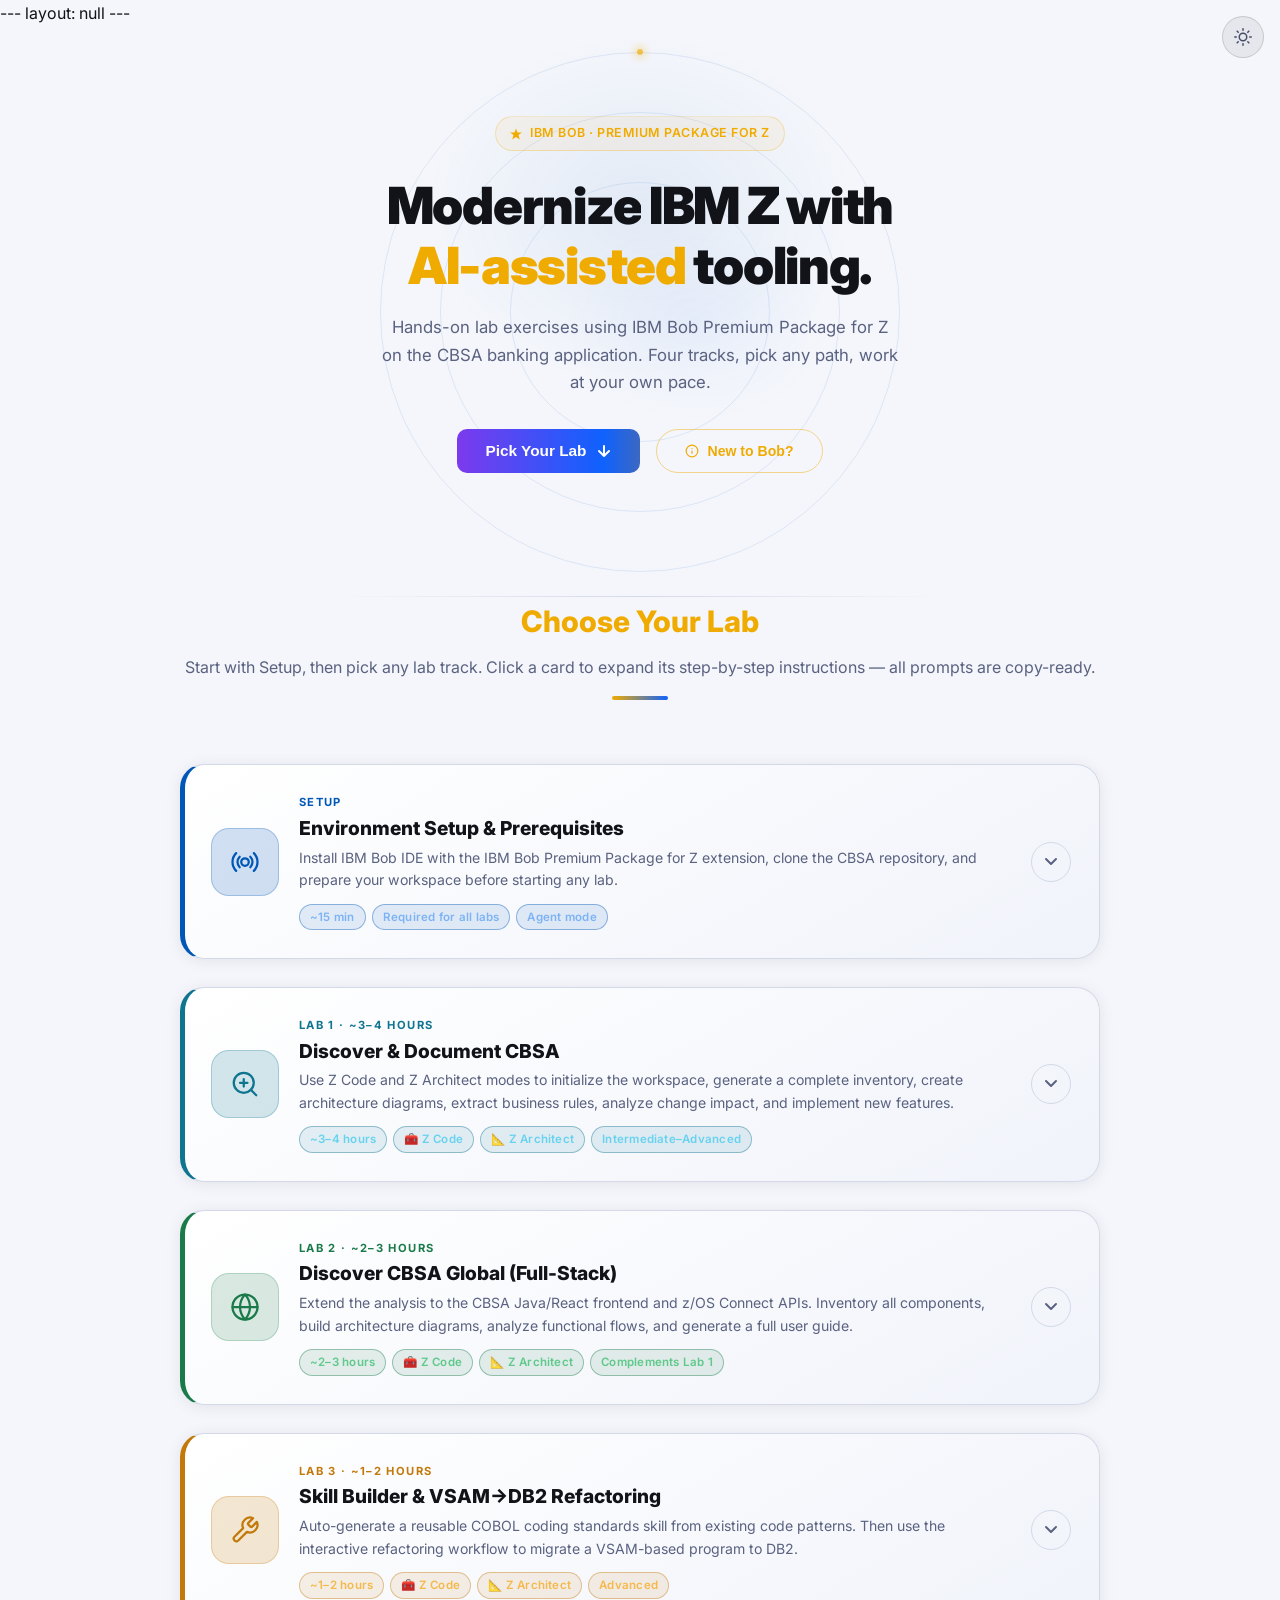
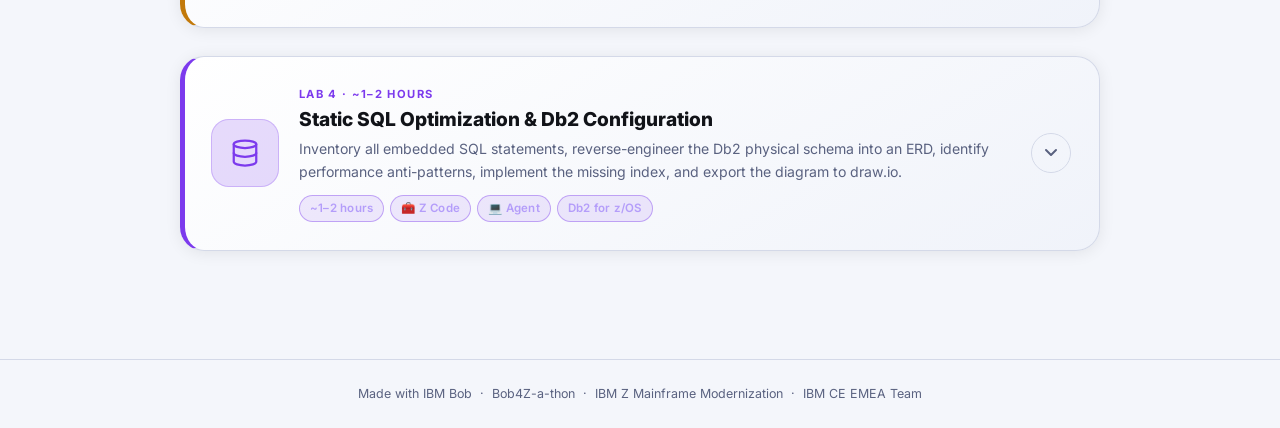
==== commit e940f043: "fix toggle" ====
--- a/docs/index.html
+++ b/docs/index.html
@@ -1,3 +1,6 @@
+---
+layout: null
+---
 <!DOCTYPE html>
 <html lang="en" data-theme="dark">
 <head>
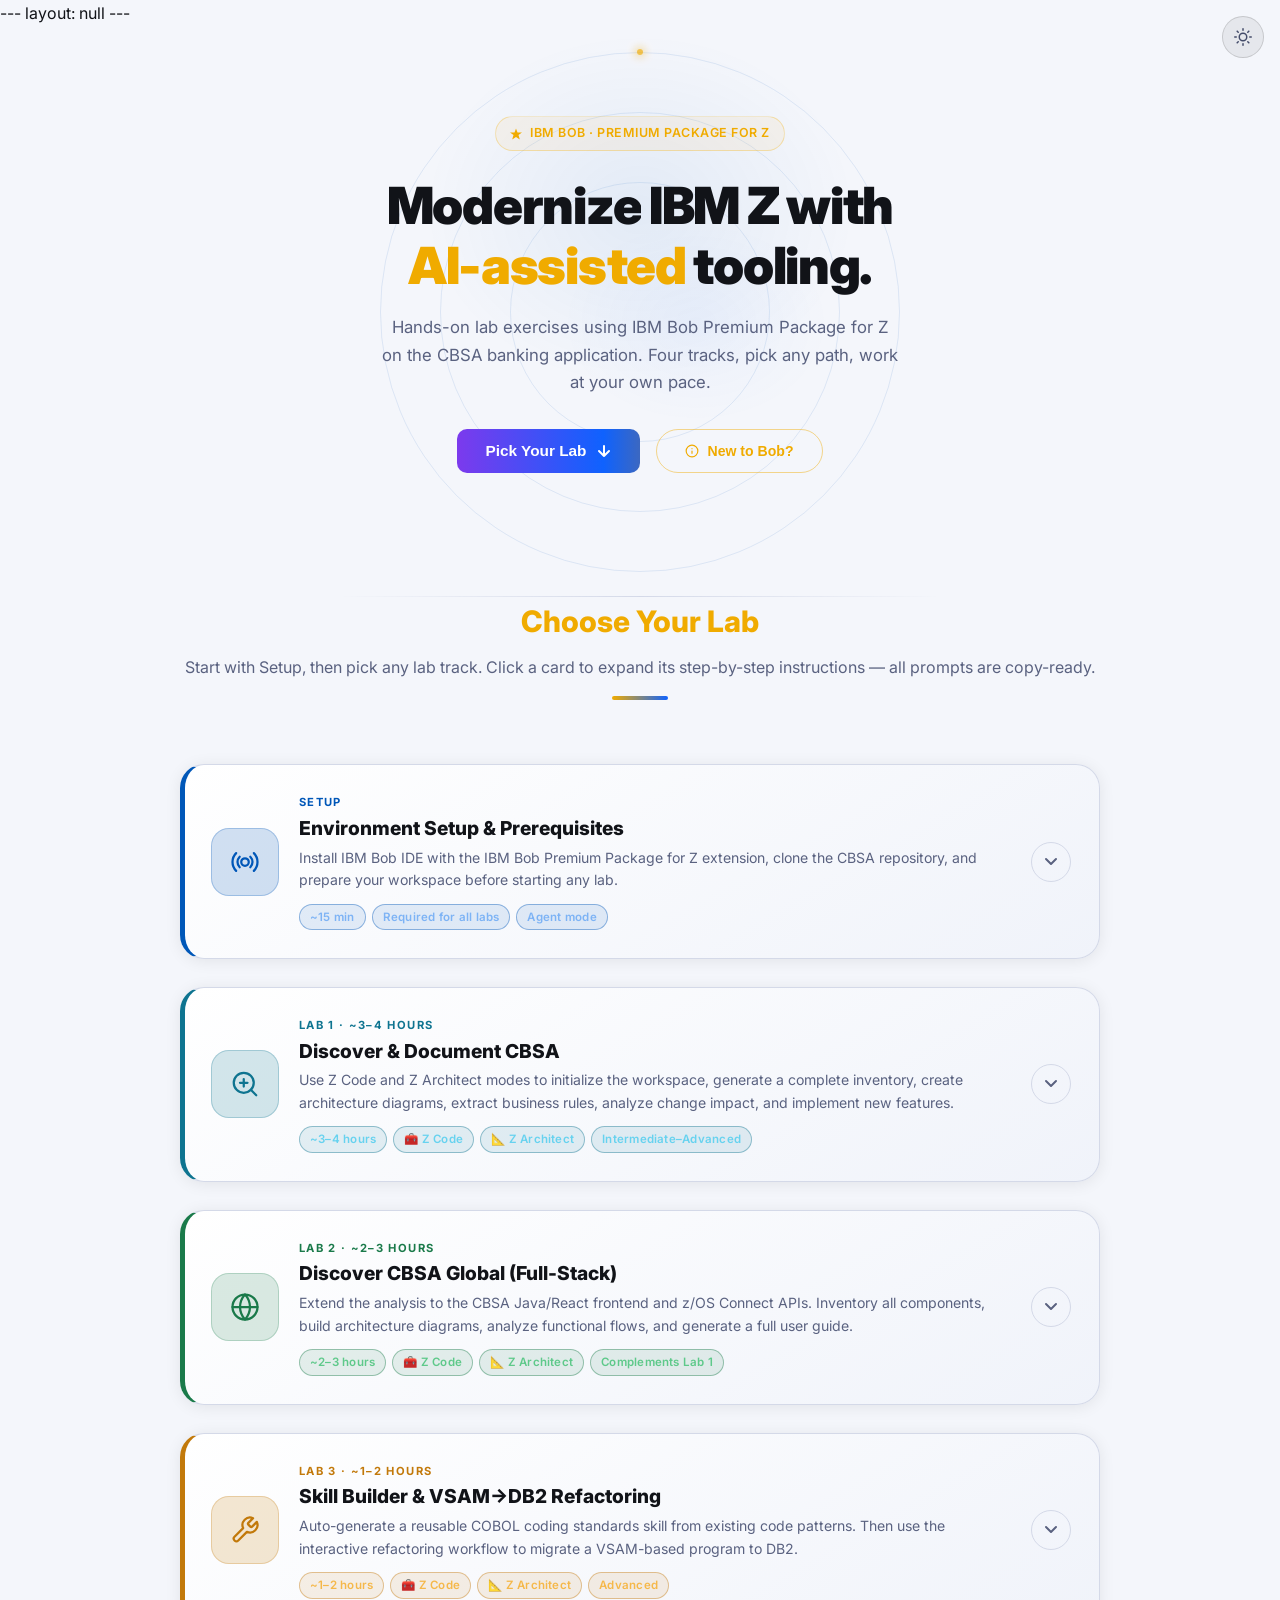
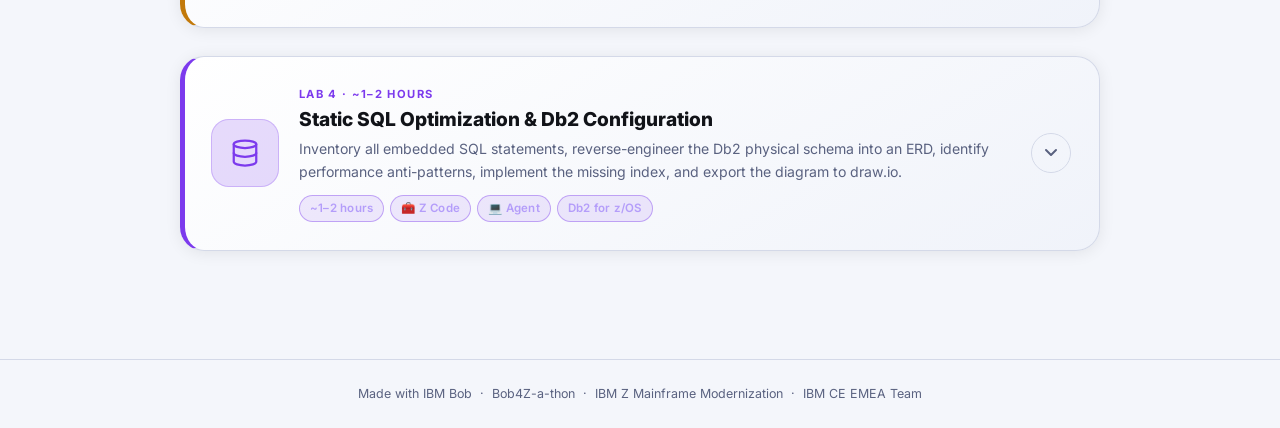
==== commit 03776fb7: "fix: move overflow-x:hidden off body to fix Firefox fixed-position button" ====
--- a/docs/index.html
+++ b/docs/index.html
@@ -13,6 +13,7 @@
 <link rel="stylesheet" href="css/styles.css" />
 </head>
 <body>
+<div class="page-clip">
 
 <canvas id="stars-canvas"></canvas>
 
@@ -176,6 +177,7 @@
 
 <footer>Made with IBM Bob &nbsp;&middot;&nbsp; Bob4Z-a-thon &nbsp;&middot;&nbsp; IBM Z Mainframe Modernization &nbsp;&middot;&nbsp; IBM CE EMEA Team</footer>
 
+</div><!-- /.page-clip -->
 <script src="js/app.js"></script>
 </body>
 </html>
--- a/docs/css/styles.css
+++ b/docs/css/styles.css
@@ -102,11 +102,16 @@
   background: var(--bg);
   color: var(--text);
   min-height: 100dvh;
-  overflow-x: hidden;
   font-size: 16px;
   line-height: 1.65;
   -webkit-font-smoothing: antialiased;
   -moz-osx-font-smoothing: grayscale;
+}
+
+/* overflow-x clipping on a wrapper avoids the Firefox fixed-position bug
+   caused by overflow-x:hidden on body */
+.page-clip {
+  overflow-x: hidden;
 }
 
 pre, code, kbd, samp {
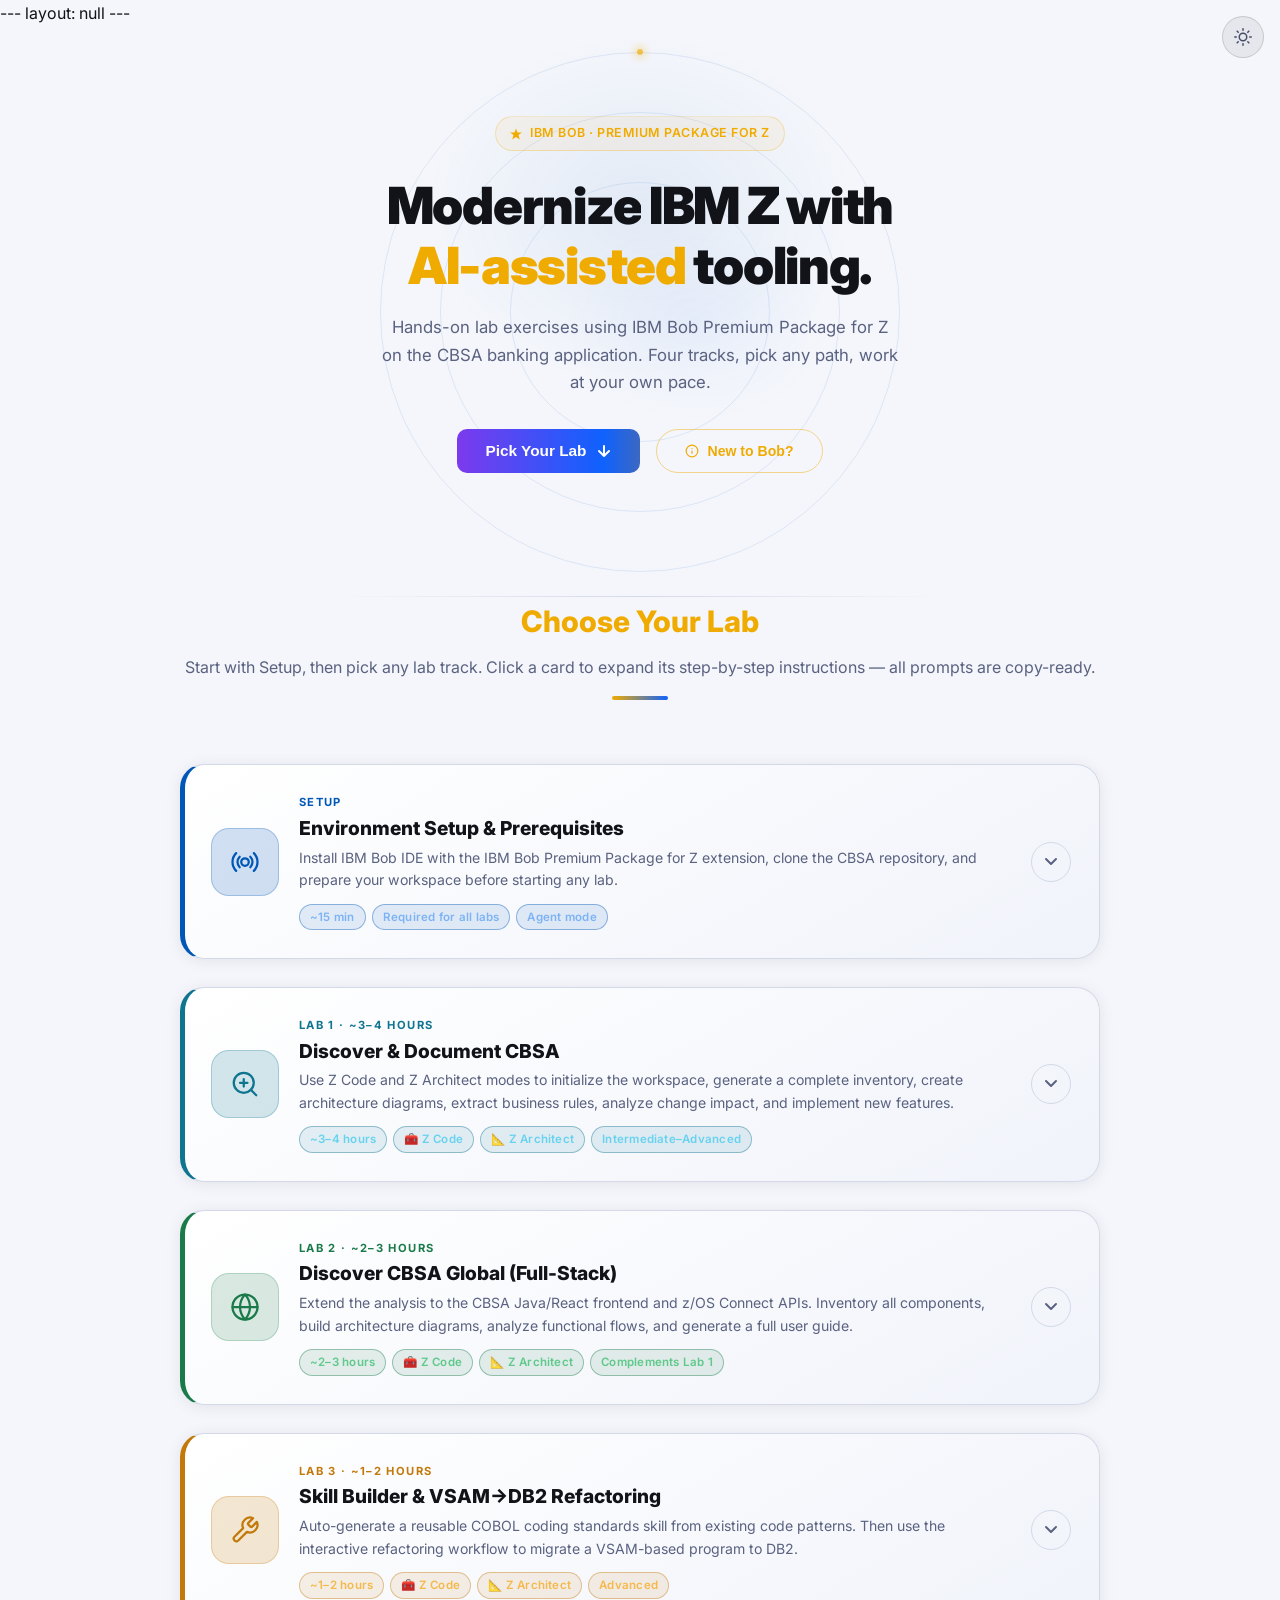
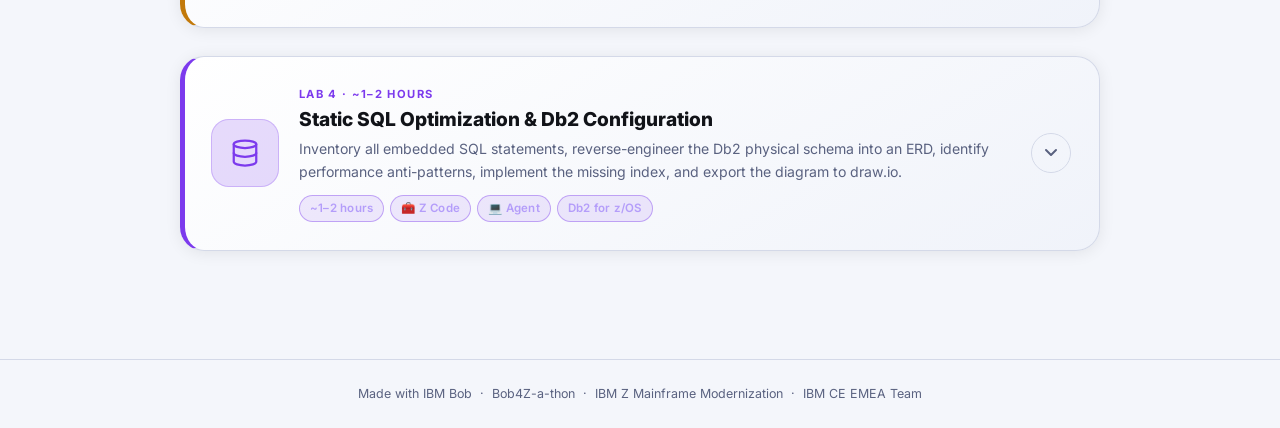
==== commit 8fbe9ce9: "fix toggle button" ====
--- a/docs/index.html
+++ b/docs/index.html
@@ -13,11 +13,8 @@
 <link rel="stylesheet" href="css/styles.css" />
 </head>
 <body>
-<div class="page-clip">
 
-<canvas id="stars-canvas"></canvas>
-
-<!-- ═══ THEME TOGGLE ═══════════════════════════════════════ -->
+<!-- ═══ THEME TOGGLE — outside any overflow container ══════ -->
 <button class="theme-toggle" id="theme-toggle-btn" aria-label="Toggle light/dark mode">
   <!-- Moon icon (shown in dark mode) -->
   <svg class="icon-moon" viewBox="0 0 24 24" fill="none" stroke="currentColor" stroke-width="2" stroke-linecap="round" stroke-linejoin="round" aria-hidden="true">
@@ -36,6 +33,9 @@
     <line x1="18.36" y1="5.64"  x2="19.78" y2="4.22"/>
   </svg>
 </button>
+
+<div class="page-clip">
+<canvas id="stars-canvas"></canvas>
 
 <!-- ═══ HERO ═════════════════════════════════════════════ -->
 <section class="hero">
--- a/docs/css/styles.css
+++ b/docs/css/styles.css
@@ -108,11 +108,10 @@
   -moz-osx-font-smoothing: grayscale;
 }
 
-/* overflow-x clipping on a wrapper avoids the Firefox fixed-position bug
-   caused by overflow-x:hidden on body */
-.page-clip {
-  overflow-x: hidden;
-}
+/* Clip horizontal overflow on html — this does NOT create a containing block
+   for position:fixed (unlike body or any other element), so Firefox fixed
+   elements work correctly. */
+html { overflow-x: hidden; }
 
 pre, code, kbd, samp {
   font-family: var(--font-mono);
